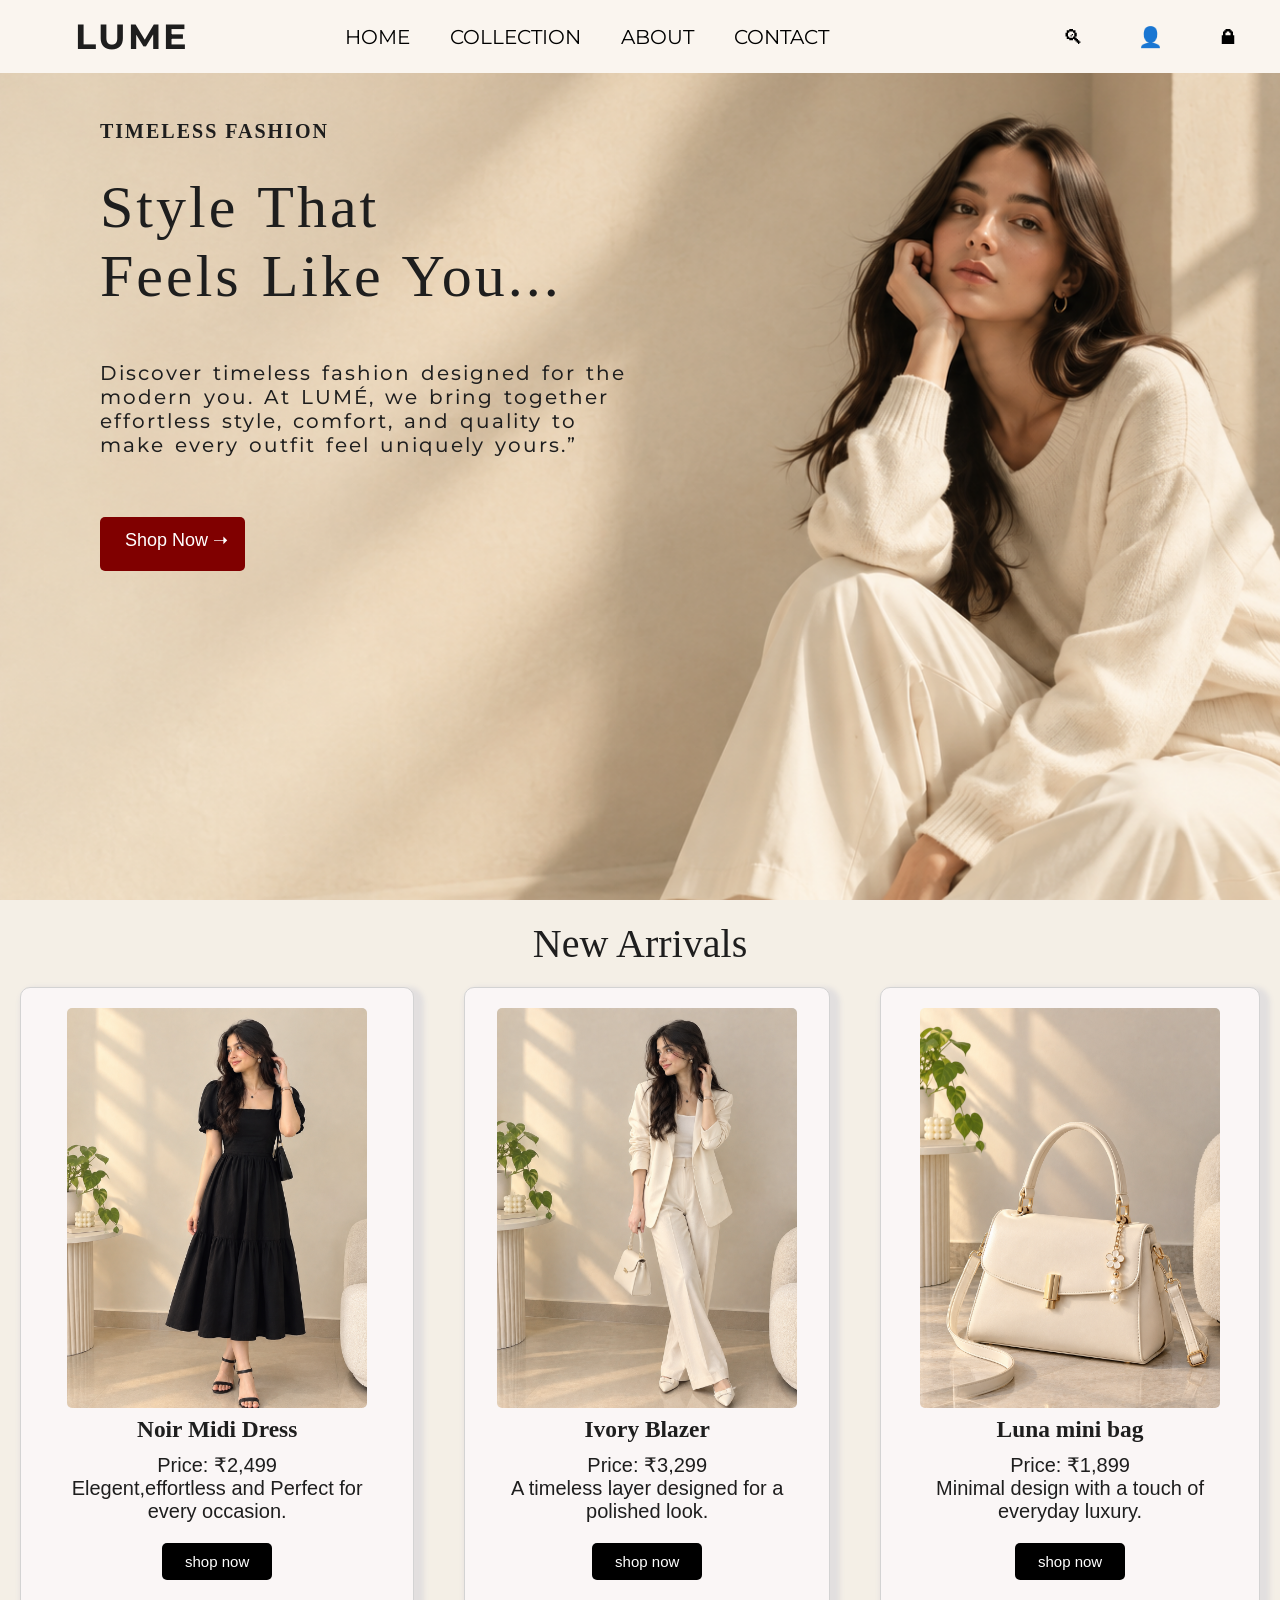
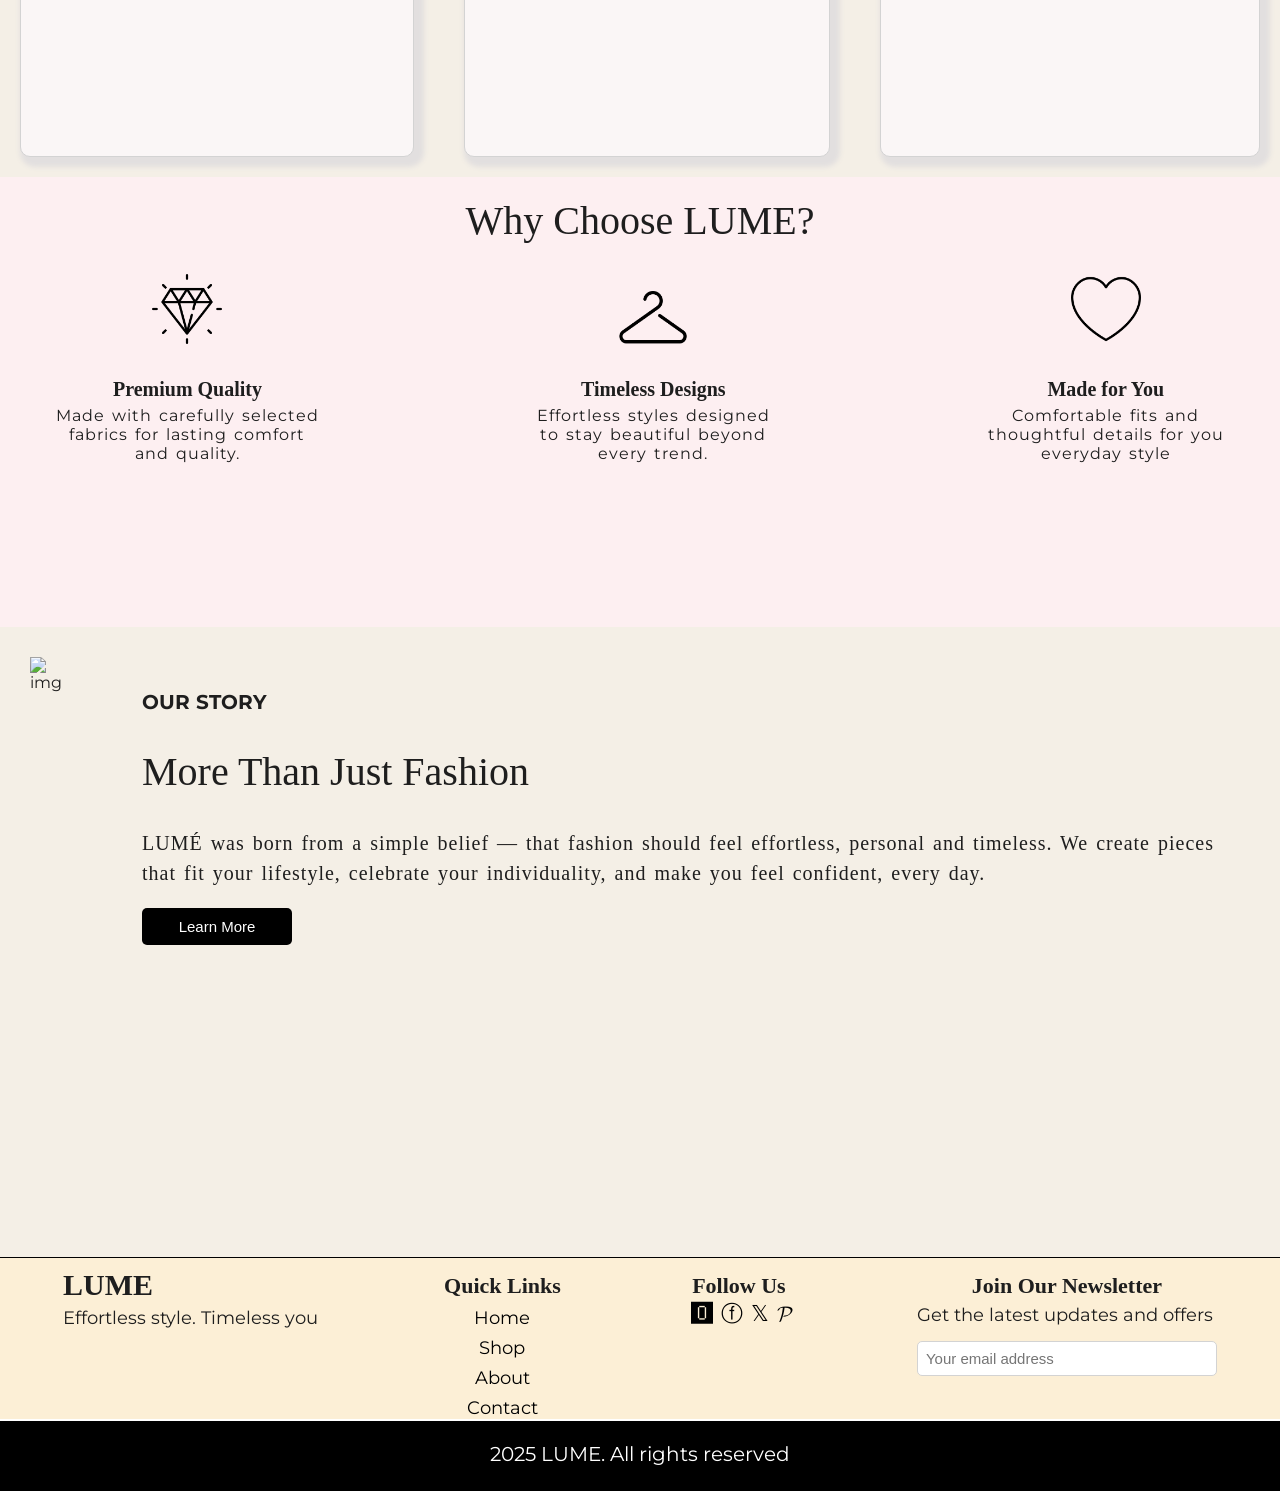
==== WebDevelopment-Level1-LandingPage/index.html @ e6911f04 "Lume Fashion Brand Landing Page" ====
<!DOCTYPE html>
<html lang="en">

<head>
    <meta charset="UTF-8">
    <meta name="viewport" content="width=device-width, initial-scale=1.0">
    <title>"LUME" | Fashion</title>
    <style>
        @import url('https://fonts.googleapis.com/css2?family=Montserrat:ital,wght@0,100..900;1,100..900&display=swap');
    </style>
    <link rel="stylesheet" href="style.css">
</head>


<body>
    <nav>
        <div id="logo">LUME</div>
        <div class="links">
            <a href="#hero">HOME</a>
            <a href="#arrivals">COLLECTION</a>
            <a href="#page2">ABOUT</a>
            <a href="#footer">CONTACT</a>
        </div>
        <div class="icons">
            <a href="#">🔍︎</a>
            <a href="#">👤</a>
            <a href="#">🔒︎</a>
        </div>
    </nav>

    <section class="hero">
        <div id="hero">
            <h4>TIMELESS FASHION</h4>
            <h1>Style That <br> Feels Like You...</h1>
            <p>Discover timeless fashion designed for the modern you. At LUMÉ, we bring together effortless style,
                comfort, and quality to make every outfit feel uniquely yours.”</p>
            <button>Shop Now ➝</button>
        </div>
    </section>

    <section id="arrivals">
        <h2>New Arrivals</h2>
        <div class="items">
            <div class="item i1">
                <img src="images\model1.png" alt="product1" height="400">
                <h3>Noir Midi Dress</h3>
                <p>Price: ₹2,499 <br> Elegent,effortless and Perfect for every occasion. </p>
                <button>shop now</button>
            </div>
            <div class="item i2">
                <img src="images/model2.png" alt="product2" height="400">
                <h3>Ivory Blazer</h3>
                <p>Price: ₹3,299 <br> A timeless layer designed for a polished look.</p>
                <button>shop now</button>
            </div>
            <div class="item i3">
                <img src="images/bag.png"
                    alt="product3" height="400" width="300">
                <h3>Luna mini bag</h3>
                <p>Price: ₹1,899 <br> Minimal design with a touch of everyday luxury.</p>
                <button>shop now</button>
            </div>
        </div>
    </section>

    <section id="page2">
        <h2> Why Choose LUME?</h2>
        <div id="cards">
            <div>
                <img src="images/diamond.png" alt="" height="70">
                <H3>Premium Quality</H3>
                <p>Made with carefully selected fabrics for lasting comfort and quality.</p>
            </div>
            <div>
                <img src="images/hanger.png" alt="" height="70">
                <h3>Timeless Designs</h3>
                <p>Effortless styles designed to stay beautiful beyond every trend.</p>
            </div>
            <div>
                <img src="images/heart.png" alt="" height="70">
                <h3>Made for You</h3>
                <p>Comfortable fits and thoughtful details for you everyday style</p>
            </div>
        </div>
    </section>

    <section id="story">
        <div>
            <img src="\images\wardrobe.avif" alt="img" height="500" width="800">
        </div>
        <div class="about-story">
            <h5>OUR STORY</h5>
            <h2>More Than Just Fashion</h2>
            <p>LUMÉ was born from a simple belief — that fashion should feel effortless, personal and timeless. We
                create pieces that fit your lifestyle, celebrate your individuality, and make you feel confident, every
                day.</p>
            <button>Learn More</button>
        </div>
    </section>

    <footer>
        <div id="footer">
            <div id="f1">
                <h3>LUME</h3>
                <p>Effortless style. Timeless you</p>
            </div>
            <div id="f2">
                <h4>Quick Links</h4>
                <a href="#">Home</a>
                <a href="#">Shop</a>
                <a href="#">About</a>
                <a href="#">Contact</a>
            </div>
            <div id="f3">
                <h4>Follow Us</h4>
                <a href="#">🅾</a>
                <a href="#">ⓕ</a>
                <a href="#">𝕏</a>
                <a href="#">𝓟</a>

            </div>
            <div id="f4">
                <h4>Join Our Newsletter</h4>
                <p>Get the latest updates and offers</p>
                <input type="text" placeholder="Your email address">
            </div>
        </div>
    </footer>
    
    <section id="sub-footer">
        <p>2025 LUME. All rights reserved</p>
    </section>
</body>

</html>
---- WebDevelopment-Level1-LandingPage/style.css ----
*{
    box-sizing: border-box;
}

body{
    margin:0;
    font-family: "Montserrat";
    background-color: #f6f1eb;
    color: #1E1E1E;
}

h1,h2,h3,h4{
    font-family: Playfair Display;
}

nav{
    width: 100%;
    display: flex;
    justify-content: space-between;
    align-items: center;
    padding: 15px;
    background-color: #faf5ef; 
    position: fixed;  
}

#logo{
    width: 20%;
    font-weight: bolder;
    font-size: 35px;
    margin-left: 60px;
    letter-spacing: 2px;
}

.links {
     width: 60%;
     display: flex;
     gap: 40px;
     margin-left: 40px;
     
}

.links a{
    text-decoration: none;
    color: black;
    font-size: 20px;
}

.links a:active{
    color: rgb(147, 145, 145);
    text-decoration: underline;
}
.links a:hover{
    color: rgb(147, 145, 145);
    text-decoration: underline;
}

.icons{
    display: flex;
    justify-content: space-around;
    width: 20%;
}

.icons a{
    text-decoration: none;
    font-size: 20px;
    color: black;
}

.hero{
    height: 100vh;
    background-image: url("images/model.png");
    background-size: cover;
    padding: 60px;
}

#hero{
    width: 50%;
}

.hero h4{
    margin-top: 60px;
    padding-left: 40px;
    font-size: 20px;
    letter-spacing: 2px;
}

.hero h1{
    margin-top: 30px;
    padding-left: 40px;
    font-size: 60px;
    font-weight: lighter;
    word-spacing: 2px;
    letter-spacing: 3px;
}

.hero p{
    padding-left: 40px;
    font-size: 20px;
    font-weight: 450;
    word-spacing: 3px;
    letter-spacing: 2px;
}

.hero button{
    width: 25%;
    margin-left: 40px;
    margin-top: 40px;
    padding: 12px 12px 20px 20px;
    color: white;
    background-color: maroon;
    font-size: 18px;
    border: none;
    border-radius: 5px;
}

.hero button:hover{
    background-color: white;
    color: maroon;
}

#arrivals{
    background-color: rgb(244, 239, 230);
}

#arrivals h2{
    margin: 0;
    text-align: center;
    font-size: 40px;
    font-weight: 400;
    padding-top: 20px;
}

.items{
    display: flex;
    justify-content: space-around;
    gap: 50px;
    height: 90vh;
    padding: 20px;
    text-align: center;
    font-size: 20px;
}

.item{
    background-color:rgb(250, 246, 246);
    padding-top: 20px;
    border-radius: 10px;
    border: 1px solid lightgray;
    box-shadow: 5px 5px 5px 5px rgb(226, 223, 223);
}

.item img{
    border-radius: 5px;
}

.item h3{
    margin-top: 3px;
    margin-bottom: 0;
}

.item p{
    margin-top: 0;
    padding-top: 10px;
    font-family: sans-serif;
    margin-left: 25px;
    margin-right: 25px;
}

.item button{
    background-color: black;
    color: white;
    font-size: 15px;
    padding: 10px;
    width: 110px;
    border: none;
    border-radius: 5px;
}

.item button:hover{
    background-color: rgb(171, 168, 168);
    color: black;
}

#page2{
    background-color: rgb(253, 239, 241);
    text-align: center;
    height: 50vh;
}

#page2 h2{
    margin: 0;
    text-align: center;
    font-size: 40px;
    font-weight: 400;
    padding-top: 20px;
}

#cards{
    display: flex;
    justify-content: space-between;
    gap: 100px;
    padding-top: 30px;
}

#cards h3{
    font-size: 20px;
    margin-top: 30px;
    margin-bottom: 0;
}

#cards p{
   margin-top: 5px;
   margin-left: 50px;
   margin-right: 50px;
   letter-spacing: 1px;
   word-spacing: 2px;
}

#story{
     background-color: rgb(244, 239, 230);
     height: 70vh;
     display: flex;
}

#story img{
    padding: 30px;
}

.about-story{
    margin: 30px;
}

.about-story h5{
    font-size: 20px;
    margin-left: 20px;
}

.about-story h2{
    margin-left: 20px;
    font-size: 40px;
    font-weight: 500;
}

.about-story p{
    margin-left: 20px;
    font-size: 20px;
    font-family: 'Times New Roman', Times, serif;
    letter-spacing: 1px;
    word-spacing: 2px;
    line-height: 30px;
}

.about-story button{
    margin-left: 20px;
    background-color: black;
    color: white;
    font-size: 15px;
    padding: 10px;
    width: 150px;
    border: none;
    border-radius: 5px;
}

#footer{
    display: flex;
    justify-content: space-around;
    background-color: rgb(252, 239, 214);
    border-top: 1px solid black;
    margin-bottom: 0;
    padding-bottom: 0;
}

#f1 h3{
    margin-top: 10px;
    margin-bottom: 0;
    font-size: 30px;
}

#f1 p{
    margin-top: 5px;
    font-size: 18px;
}

#f2{
    display: flex;
    flex-direction: column;
}

#f2 h4{
    margin-top: 15px;
    margin-bottom: 0;
    font-size: 22px;
}

#f2 a{
    margin-top: 8px;
    text-align: center;
    color: black;
    text-decoration: none;
    font-size: 18px;
}

#f3 h4{
    margin-top: 15px;
    font-size: 22px;
    margin-bottom: 0;
    text-align: center;
}

#f3 a{
    color: black;
    font-size: 22px;
    margin-left: 4px;
    text-decoration: none;
}

#f4 h4{
     margin-top: 15px;
    font-size: 22px;
    margin-bottom: 0;
    text-align: center;
}

#f4 p{
    margin-top: 5px;
    margin-bottom: 0;
    font-size: 18px;

}

#f4 input{
    margin-top: 15px;
    padding: 8px;
    width: 300px;
    border: 1px solid lightgray;
    border-radius: 5px;
    font-size: 15px;
}

#sub-footer{
    background-color: black;
    color: white;
    border-top: 2px solid white;
    padding-top: 1px;
    height: 8vh;
    text-align: center;
    font-size: 20px;
}



/* =========================
   RESPONSIVE DESIGN
   ========================= */

@media (max-width: 768px){

    /* BODY */
    body{
        position: static;
        overflow-x: hidden;
    }


    /* =========================
       NAVBAR
       ========================= */

    nav{
        padding: 10px;
        height: 60px;
    }

    #logo{
        width: auto;
        margin-left: 10px;
        font-size: 25px;
        letter-spacing: 1px;
    }

    .links{
        width: auto;
        gap: 12px;
        margin-left: 0;
    }

    .links a{
        font-size: 11px;
    }

    .icons{
        width: auto;
        gap: 8px;
    }

    .icons a{
        font-size: 14px;
    }


    /* =========================
       HERO SECTION
       ========================= */

    .hero{
        height: 80vh;
        padding: 30px 20px;
        background-position: center;
    }

    #hero{
        width: 100%;
    }

    .hero h4{
        margin-top: 80px;
        padding-left: 0;
        font-size: 14px;
        letter-spacing: 1px;
    }

    .hero h1{
        margin-top: 20px;
        padding-left: 0;
        font-size: 38px;
        letter-spacing: 1px;
        line-height: 1.2;
    }

    .hero p{
        padding-left: 0;
        font-size: 14px;
        letter-spacing: 1px;
        word-spacing: 1px;
        line-height: 1.6;
    }

    .hero button{
        width: 130px;
        margin-left: 0;
        margin-top: 25px;
        padding: 10px;
        font-size: 14px;
    }


    /* =========================
       NEW ARRIVALS
       ========================= */

    #arrivals{
        padding-bottom: 40px;
    }

    #arrivals h2{
        font-size: 32px;
        padding-top: 30px;
    }

    .items{
        flex-direction: column;
        align-items: center;
        height: auto;
        gap: 25px;
        padding: 20px;
    }

    .item{
        width: 90%;
        padding: 20px 15px;
        padding-bottom: 25px;
    }

    .item img{
        width: 100%;
        max-width: 300px;
        height: auto;
    }

    .item h3{
        font-size: 22px;
    }

    .item p{
        font-size: 15px;
        margin-left: 10px;
        margin-right: 10px;
        line-height: 1.5;
    }


    /* =========================
       WHY CHOOSE LUME
       ========================= */

    #page2{
        height: auto;
        padding-bottom: 40px;
    }

    #page2 h2{
        font-size: 32px;
        padding: 30px 15px 0;
    }

    #cards{
        flex-direction: column;
        gap: 30px;
        padding: 30px 20px 0;
    }

    #cards h3{
        font-size: 20px;
        margin-top: 15px;
    }

    #cards p{
        margin-left: 20px;
        margin-right: 20px;
        font-size: 14px;
        line-height: 1.5;
    }


    /* =========================
       OUR STORY
       ========================= */

    #story{
        height: auto;
        flex-direction: column;
    }

    #story img{
        width: 100%;
        height: auto;
        padding: 20px;
    }

    .about-story{
        margin: 10px 25px 40px;
    }

    .about-story h5{
        font-size: 16px;
        margin-left: 0;
    }

    .about-story h2{
        margin-left: 0;
        font-size: 32px;
    }

    .about-story p{
        margin-left: 0;
        font-size: 16px;
        line-height: 1.7;
    }

    .about-story button{
        margin-left: 0;
        width: 140px;
    }


    /* =========================
       FOOTER
       ========================= */

    #footer{
        flex-direction: column;
        align-items: center;
        text-align: center;
        gap: 20px;
        padding: 25px 20px 30px;
    }

    #f1 h3{
        font-size: 28px;
    }

    #f1 p{
        font-size: 15px;
    }

    #f2 h4,
    #f3 h4,
    #f4 h4{
        font-size: 20px;
    }

    #f2 a{
        font-size: 15px;
    }

    #f3 a{
        font-size: 20px;
    }

    #f4 p{
        font-size: 15px;
    }

    #f4 input{
        width: 90%;
        max-width: 300px;
    }


    /* =========================
       SUB FOOTER
       ========================= */

    #sub-footer{
        height: auto;
        padding: 12px;
        font-size: 13px;
    }

}


/* =========================
   SMALL MOBILE SCREEN
   ========================= */

@media (max-width: 480px){

    nav{
        padding: 8px;
    }

    #logo{
        font-size: 21px;
        margin-left: 5px;
    }

    .links{
        gap: 7px;
    }

    .links a{
        font-size: 9px;
    }

    .icons{
        gap: 5px;
    }

    .icons a{
        font-size: 12px;
    }

    .hero h1{
        font-size: 34px;
    }

    .hero p{
        font-size: 13px;
    }

    #arrivals h2,
    #page2 h2{
        font-size: 28px;
    }

    .item{
        width: 95%;
    }

    .about-story h2{
        font-size: 28px;
    }

}
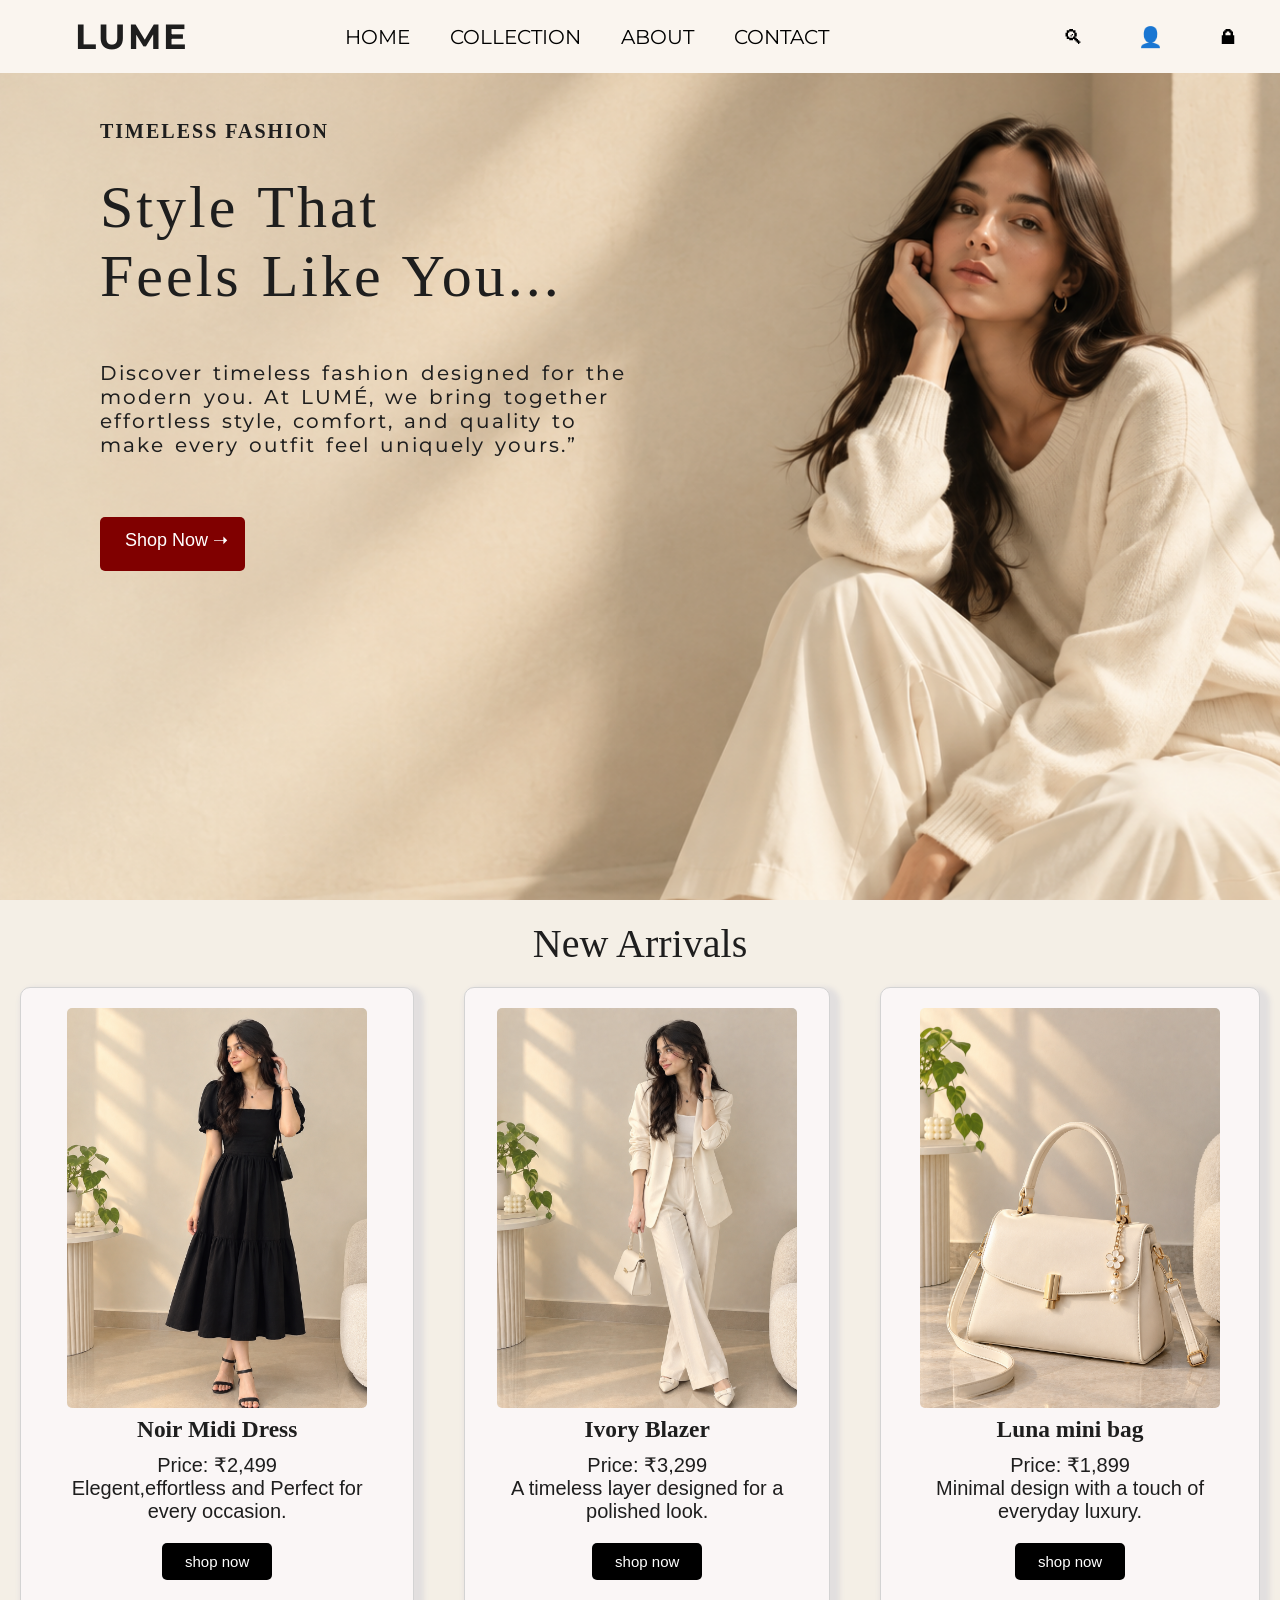
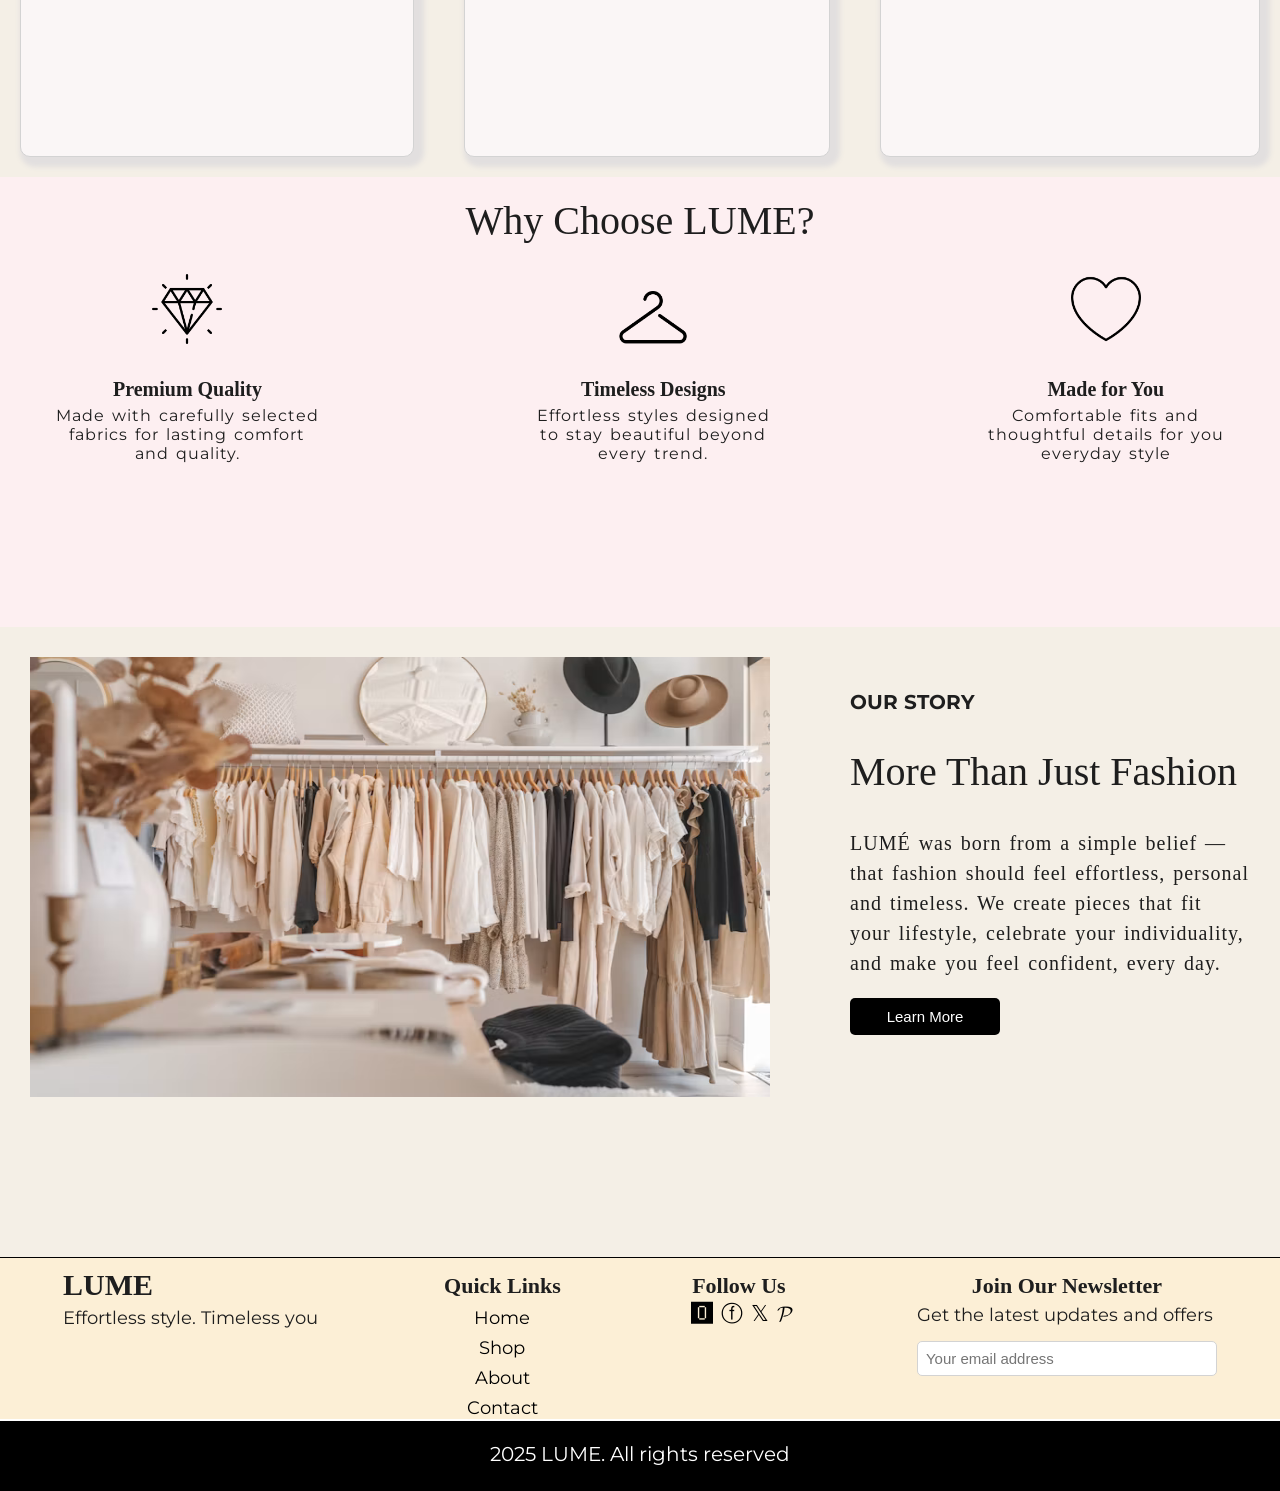
==== commit 848d364d: "Fix image source path in index.html" ====
--- a/WebDevelopment-Level1-LandingPage/index.html
+++ b/WebDevelopment-Level1-LandingPage/index.html
@@ -86,7 +86,7 @@
 
     <section id="story">
         <div>
-            <img src="\images\wardrobe.avif" alt="img" height="500" width="800">
+            <img src="images/wardrobe.png" alt="img" height="500" width="800">
         </div>
         <div class="about-story">
             <h5>OUR STORY</h5>
@@ -132,4 +132,4 @@
     </section>
 </body>
 
-</html>+</html>
